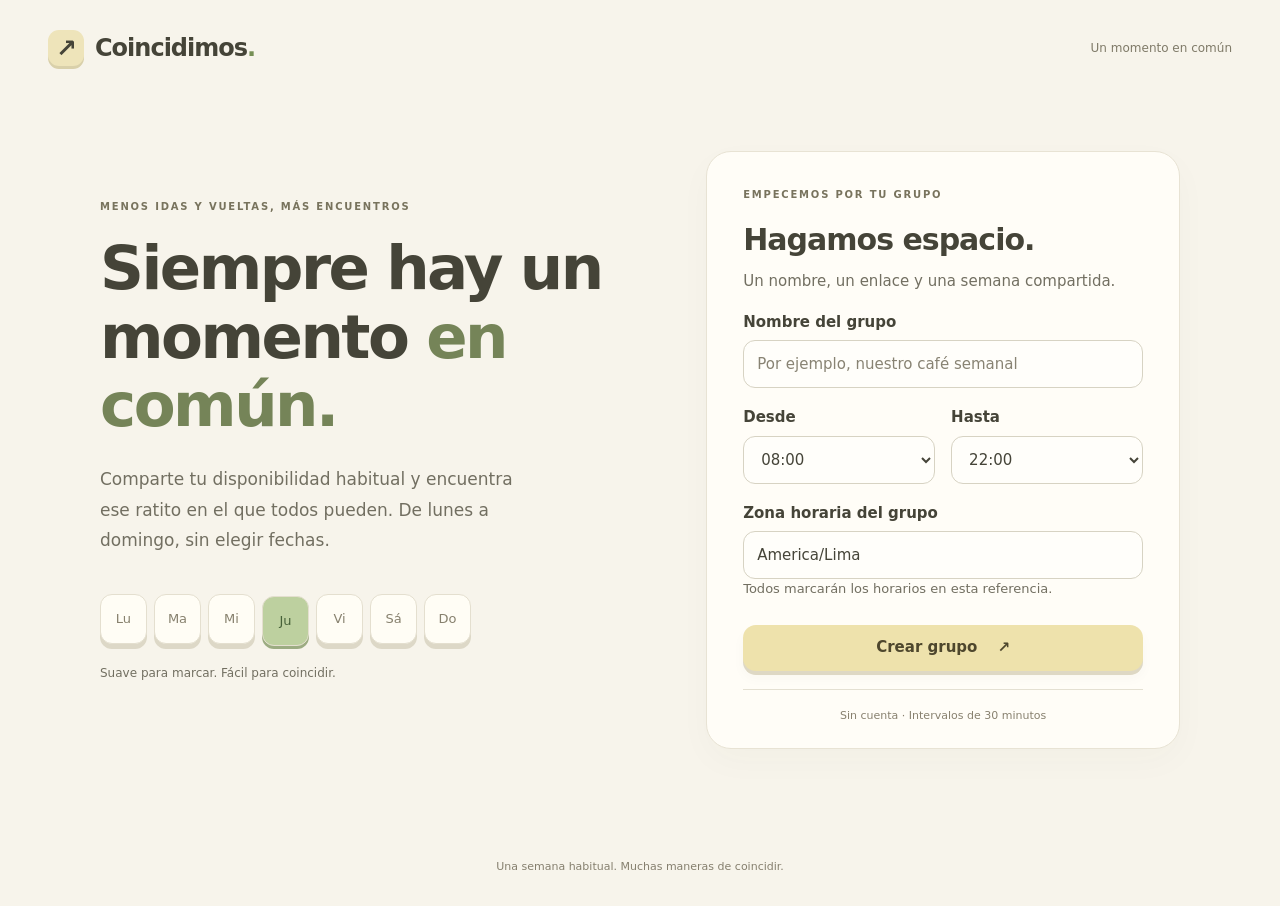
==== site/coincidimos/index.html @ 0bf79065 "Publish Coincidimos frontend at /coincidimos with shared remote API" ====
<!doctype html>
<html lang="es" data-base="/coincidimos/" data-api="https://bookish-barnacle-77v97j6559x4fxqpx-3000.app.github.dev"><head><meta charset="utf-8"><meta name="referrer" content="no-referrer"><meta http-equiv="Content-Security-Policy" content="default-src 'self'; script-src 'self'; style-src 'self'; img-src 'self' data:; connect-src https://bookish-barnacle-77v97j6559x4fxqpx-3000.app.github.dev; base-uri 'none'; form-action 'self'"><meta name="viewport" content="width=device-width,initial-scale=1"><meta name="theme-color" content="#f7f4eb"><title>Coincidimos · Un momento en común</title><link rel="stylesheet" href="./styles.css"><script type="module" src="./app.mjs"></script></head>
<body><a class="skip" href="#main">Ir al contenido</a><header class="masthead"><a class="brand" href="/coincidimos/" aria-label="Coincidimos, inicio"><span class="brandmark" aria-hidden="true">↗</span>Coincidimos<span class="brand-dot" aria-hidden="true">.</span></a><span class="brand-note">Un momento en común</span></header><main id="main"><div class="loading" role="status">Preparando tu espacio…</div></main><footer class="footer">Una semana habitual. Muchas maneras de coincidir.</footer><div id="toast" role="status" aria-live="polite"></div><dialog id="dialog"><div id="dialog-body"></div><button id="dialog-close" class="secondary">Cerrar</button></dialog></body></html>
---- site/coincidimos/styles.css ----
:root{color-scheme:light;--cream:#f7f4eb;--paper:#fffdf7;--ink:#454438;--quiet:#726f61;--line:#e4e0d2;--butter:#eee2ac;--sage:#a9c18d;--green:#476039;--shadow:0 4px 0 #ded8c4,0 7px 13px #49402008}
*{box-sizing:border-box}body{margin:0;background:var(--cream);color:var(--ink);font-family:ui-rounded,"Trebuchet MS",system-ui,sans-serif;font-size:15px;line-height:1.5}button,input,select{font:inherit;color:inherit}button,a,input,select{-webkit-tap-highlight-color:transparent}button{cursor:pointer}a{color:inherit}button{border:0}button:disabled{cursor:default;opacity:.58}input,select{width:100%;min-height:48px;border:1px solid #d7d3c3;background:#fffefa;border-radius:12px;padding:10px 13px;outline-offset:4px}input::placeholder{color:#888373}label{display:block;font-weight:600;margin:18px 0 7px}h1,h2,p{margin-top:0}h1{font-size:clamp(30px,4vw,48px);line-height:1.15;letter-spacing:-1.6px;font-weight:600}h2{font-size:21px;letter-spacing:-.5px;font-weight:600}p{margin-bottom:16px}button,a{touch-action:manipulation}button{transition:background-color 160ms ease,transform 140ms ease,box-shadow 140ms ease}button:active:not(:disabled){transform:translateY(2px);box-shadow:0 1px 0 #cfc9b5}a{text-decoration:none}button:focus-visible,a:focus-visible,input:focus-visible,select:focus-visible,.grid-scroll:focus-visible{outline:3px solid #697f4b;outline-offset:3px}button:disabled:active{transform:none}button.primary,.secondary{display:inline-flex;align-items:center;justify-content:center;gap:20px;min-height:46px;padding:11px 19px;border-radius:13px;font-weight:600}.primary{background:var(--butter);box-shadow:var(--shadow);color:#4e472d}.primary:hover{background:#e9d995}.secondary{border:1px solid var(--line);background:var(--paper)}.wide{width:100%}.text-button{background:none;color:#67634e;text-decoration:underline;text-underline-offset:4px;min-height:44px;padding:7px 5px;font-size:13px;box-shadow:none}.quiet{color:var(--quiet)}.small{font-size:13px}.eyebrow{display:block;font-size:10px;letter-spacing:1.8px;font-weight:700;color:#78735d;margin-bottom:15px}.masthead{max-width:1420px;margin:auto;display:flex;justify-content:space-between;align-items:center;padding:30px 48px 20px}.brand{display:flex;align-items:center;font-weight:700;font-size:24px;letter-spacing:-1px}.brandmark{display:inline-grid;place-items:center;width:36px;height:36px;border-radius:11px;background:#eee4ba;box-shadow:0 3px 0 #d9d0aa;margin-right:11px;font-size:25px}.brand-dot{color:#768f55}.brand-note{font-size:12px;color:#7f7a68}main{max-width:1420px;margin:auto;padding:30px 48px}.welcome{display:grid;grid-template-columns:1.1fr 1fr;gap:85px;align-items:center;max-width:1080px;margin:35px auto 60px}.welcome-copy h1{font-size:clamp(36px,4.8vw,61px);line-height:1.12;letter-spacing:-2.5px;margin:20px 0 25px}.welcome-copy h1 em{font-style:normal;color:#758458}.welcome-copy>p{max-width:420px;font-size:17px;line-height:1.8;color:var(--quiet)}.welcome-copy p.small{font-size:12px}.week-ornament{display:flex;gap:7px;margin:38px 0 19px}.week-ornament span{background:#fffdf5;display:grid;place-items:center;width:47px;height:50px;border:1px solid #e4dfcf;border-radius:12px;box-shadow:0 5px 0 #ddd8c7;color:#87816e;font-size:13px}.week-ornament .pressed{background:#bdd09f;box-shadow:0 3px 0 #9cac82;transform:translateY(2px);color:#466138}.create-surface{background:var(--paper);padding:35px 36px 24px;border:1px solid #e8e3d4;border-radius:25px;box-shadow:0 12px 35px #51432807}.create-surface h2{font-size:30px;margin:0 0 8px;letter-spacing:-1px}.create-surface .primary{margin-top:10px}.field-pair{display:grid;grid-template-columns:1fr 1fr;gap:16px}.form-foot{font-size:11px;text-align:center;color:#88816f;padding-top:18px;border-top:1px solid var(--line);margin-top:18px}.footer{text-align:center;font-size:11px;color:#857f6e;padding:20px 25px 30px}.group-heading{display:flex;justify-content:space-between;align-items:center;gap:20px}.group-heading h1{margin:0 0 9px;font-size:38px;overflow-wrap:anywhere}.group-heading p{margin-bottom:0}.group-heading .eyebrow{margin-bottom:11px}.group-meta{display:flex;justify-content:space-between;align-items:center;gap:16px;margin:25px 0 28px;padding:13px 0;border-top:1px solid var(--line);border-bottom:1px solid var(--line);font-size:12px;color:var(--quiet)}.reference{color:#686751}.workspace{display:grid;grid-template-columns:minmax(0,1fr) 278px;gap:34px;align-items:start}.schedule{min-width:0}.schedule-top{display:flex;justify-content:space-between;gap:12px;align-items:center;margin-bottom:24px}.tabs{display:inline-flex;background:#eae6da;padding:5px;border-radius:14px;gap:3px}.tabs button{background:transparent;padding:11px 15px;border-radius:10px;min-height:44px;font-size:13px;color:#706b58;box-shadow:none}.tabs button[aria-selected="true"]{background:var(--paper);color:#454438;box-shadow:0 2px 4px #3c332010}.personal{display:flex;align-items:center;gap:11px;margin-bottom:22px}.avatar{display:inline-grid;place-items:center;border-radius:12px;background:#ede6ce;color:#625d47;width:38px;height:38px;flex-shrink:0;font-size:13px}.personal label{font-size:12px;margin:0 0 1px;font-weight:400;color:var(--quiet)}.personal input{border-color:transparent;background:transparent;min-height:28px;border-radius:6px;padding:1px 0;font-weight:600;width:100%;max-width:220px}.personal>button{margin-left:auto}.join-intro,.group-intro{margin-bottom:24px}.join-intro h2,.group-intro h2{margin-bottom:7px}.join-form{display:flex;gap:10px;max-width:490px}.join-form input{min-width:0}.join-form button{white-space:nowrap}.grid-help{display:flex;align-items:center;justify-content:space-between;gap:15px;font-size:11px;color:#77715f;margin-bottom:14px}.legend{display:inline-flex;align-items:center;gap:6px;white-space:nowrap}.legend i{display:inline-block;width:12px;height:12px;background:#eeebdf;border-radius:4px;border:1px solid #d7d2c2;margin-left:5px}.legend i.partial{background:#c5d5b0}.legend i.all{background:#8ca96f}.grid-scroll{width:100%;max-width:100%;overflow:auto;border-radius:14px;padding-bottom:6px;overscroll-behavior-x:contain}.weekly-grid{display:grid;grid-template-columns:57px repeat(7,minmax(65px,1fr));gap:5px;min-width:595px;padding-bottom:4px}.grid-corner,.day-head{position:sticky;top:0;background:var(--cream);padding:10px 0 14px;z-index:2;text-align:center;font-size:12px;font-weight:600;white-space:nowrap}.grid-corner{color:#8b8573;font-size:10px;left:0;z-index:4}.hour{position:sticky;left:0;z-index:2;background:var(--cream);display:flex;align-items:center;font-size:11px;color:#8a8472;padding-right:10px}.hour-line{color:#655f4e;font-weight:600}.slot{position:relative;min-height:44px;background:#efede3;border:1px solid #e1decf;border-radius:9px;box-shadow:0 2px 0 #d9d5c5;color:#746b51;user-select:none;touch-action:pan-x pan-y;font-size:12px;transition:background-color 150ms,box-shadow 150ms,transform 120ms}.slot:hover{background:#e8e5d8}.slot.selected{background:#bdd0a3;border-color:#a7ba8d;box-shadow:0 2px 0 #98ab7e;color:#3e5730}.slot.selected span{font-size:15px}.slot.all{background:#8ca96f;border-color:#7c975f;box-shadow:0 2px 0 #758d5c;color:#223517;font-weight:700}.slot.partial-1{background:#e3ead6;color:#4f6040}.slot.partial-2{background:#d2dfbe;color:#465b35}.slot.partial-3{background:#bdd0a3;color:#3e542e}.slot.partial-4{background:#a6bf8a;color:#304523}.slot:focus-visible{outline-offset:0;z-index:1}.slot:disabled{opacity:.6}.save-bar{display:flex;justify-content:space-between;align-items:center;gap:15px;padding:20px 0 8px}.save-bar p{font-size:13px;margin:0}.save-bar .text-button{font-size:11px}.grid-foot{margin-top:18px}.sidebar{padding-left:27px;border-left:1px solid var(--line)}.aside-title{display:flex;justify-content:space-between;align-items:center;gap:10px}.aside-title h2{margin:0}.count{border:1px solid #dcd7c5;border-radius:9px;padding:2px 9px;font-size:12px}.sidebar #response-count{margin:8px 0 20px}.people{list-style:none;padding:0;margin:0}.people li{display:flex;align-items:center;gap:10px;padding:9px 0}.people li>div{flex:1;min-width:0}.people strong{display:block;font-size:13px;font-weight:600;overflow-wrap:anywhere}.people .small{display:block;font-size:11px}.you{font-size:10px;margin-left:4px;color:#7b765f;font-weight:400}.person-status{font-size:15px;color:#a49c85}.person-status.answered{color:#5c7844}.people .empty-copy{font-size:13px;color:var(--quiet);line-height:1.8}.moments{margin-top:30px;padding-top:26px;border-top:1px solid var(--line)}.moments .eyebrow{font-size:9px;letter-spacing:1.1px;margin-bottom:8px}.recommendation{display:flex;flex-direction:column;text-align:left;width:100%;background:none;border-top:1px solid var(--line);padding:14px 0;gap:4px;border-radius:0;box-shadow:none}.recommendation .moment-day{display:flex;justify-content:space-between;align-items:center;width:100%;font-size:12px}.moment-badge{font-size:10px;color:#6d765a}.recommendation strong{font-size:18px;font-weight:600;letter-spacing:-.4px}.recommendation .small{font-size:11px}.recommendation.complete strong{color:#526e3e}.recommendation:hover{background:#eeeddf}.detail{margin-top:20px;border-radius:14px;background:#eeecdE;padding:18px}.detail .eyebrow{font-size:9px;margin-bottom:7px}.detail h2{font-size:16px;margin-bottom:8px}.detail-count{font-weight:600;font-size:13px;color:#5c7448}.detail p:last-child{font-size:12px;margin-bottom:0;overflow-wrap:anywhere}#schedule-panel{animation:appear 160ms ease-out}.detail{animation:appear 160ms ease-out}@keyframes appear{from{opacity:.65}to{opacity:1}}.loading,.error-page{max-width:650px;margin:65px auto;min-height:260px}.error{color:#9a493b}#toast{position:fixed;bottom:24px;left:50%;transform:translate(-50%,8px);max-width:calc(100vw - 30px);padding:13px 20px;border-radius:13px;background:#454438;color:#fffdf4;box-shadow:0 8px 25px #3f38251a;opacity:0;pointer-events:none;transition:opacity 160ms,transform 160ms;font-size:13px;z-index:20}#toast.show{opacity:1;transform:translate(-50%,0)}dialog{border:1px solid var(--line);border-radius:23px;padding:28px;max-width:480px;width:calc(100% - 32px);color:var(--ink);background:var(--paper);box-shadow:0 20px 60px #352f2720}dialog::backdrop{background:#49443360}dialog button{margin-top:18px;margin-right:8px}dialog p{font-size:14px;color:var(--quiet)}dialog input{font-size:12px}.skip{position:absolute;left:15px;top:-100px;z-index:50;background:var(--paper);padding:10px;border-radius:8px}.skip:focus{top:10px}.sr-only{position:absolute;width:1px;height:1px;padding:0;margin:-1px;overflow:hidden;clip:rect(0,0,0,0);white-space:nowrap;border:0}
@media(min-width:1450px){.weekly-grid{grid-template-columns:57px repeat(7,minmax(82px,1fr))}}
@media(max-width:1050px){.masthead,main{padding-left:28px;padding-right:28px}.workspace{grid-template-columns:minmax(0,1fr) 235px;gap:22px}.sidebar{padding-left:20px}.welcome{gap:35px}.create-surface{padding:28px}.grid-help{flex-wrap:wrap;gap:5px}.tabs button{padding:10px}}
@media(max-width:820px){.workspace{grid-template-columns:minmax(0,1fr)}.sidebar{border-left:0;border-top:1px solid var(--line);padding:25px 0 0;display:grid;grid-template-columns:1fr 1fr;gap:25px}.moments{margin:0;padding:0;border:0}.detail{grid-column:1/-1;margin:0}.welcome{grid-template-columns:1fr;max-width:530px;margin-top:10px;gap:28px}.welcome-copy h1{font-size:45px}.welcome-copy>p{max-width:none}.week-ornament{margin-top:25px}.group-heading h1{font-size:32px}}
@media(max-width:540px){.masthead{padding:23px 18px 8px}.brand{font-size:22px}.brand-note{display:none}main{padding:25px 18px}.group-heading{align-items:flex-start;flex-direction:column;gap:18px}.group-heading h1{font-size:30px;letter-spacing:-1px}.group-heading .primary{width:100%;justify-content:space-between}.group-meta{flex-direction:column;align-items:flex-start;gap:5px;font-size:11px;margin:22px 0}.reference span{white-space:nowrap}.schedule-top{flex-wrap:wrap;gap:7px;margin-bottom:20px}.tabs{width:100%;display:grid;grid-template-columns:1fr 1fr}.tabs button{padding:10px 5px;font-size:12px}.schedule-top>.text-button{margin-left:auto;min-height:30px}.personal{gap:9px}.personal>button{font-size:11px}.personal input{max-width:145px}.grid-help{font-size:10px;line-height:1.7;margin-bottom:11px}.weekly-grid{grid-template-columns:49px repeat(7,70px);min-width:574px;gap:4px}.slot{min-height:46px}.day-head{font-size:11px}.save-bar{flex-direction:column;align-items:stretch;gap:8px}.save-bar>.primary{width:100%}.save-bar>div{display:flex;align-items:center;justify-content:space-between;gap:7px;flex-wrap:wrap}.save-bar p{font-size:12px}.sidebar{grid-template-columns:1fr;gap:25px}.detail{grid-column:auto}.moments{border-top:1px solid var(--line);padding-top:23px}.join-form{flex-direction:column}.join-form button{width:100%}.welcome-copy h1{font-size:38px;letter-spacing:-1.6px}.welcome-copy>p{font-size:15px}.welcome-copy .eyebrow{font-size:9px;letter-spacing:1.4px}.create-surface{padding:25px 21px;border-radius:21px}.week-ornament{gap:6px}.week-ornament span{width:36px;height:42px;font-size:11px}.welcome{margin-bottom:20px}.footer{font-size:10px}#toast{width:max-content;text-align:center;font-size:12px}}
@media(prefers-reduced-motion:reduce){*,*::before,*::after{animation:none!important;transition:none!important;scroll-behavior:auto!important}button:active:not(:disabled){transform:none}}
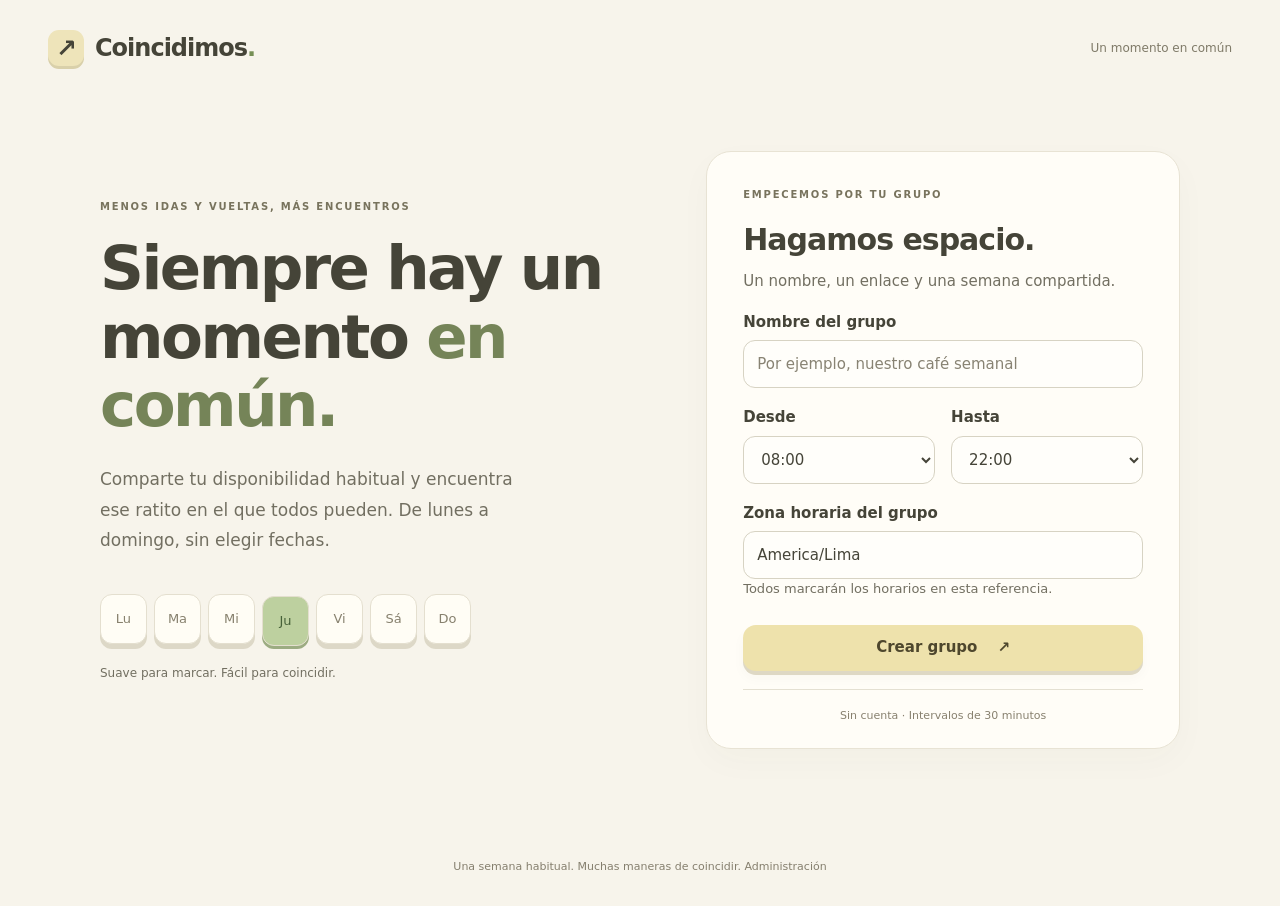
==== commit be9c557f: "Add private administration interface for all Coincidimos groups" ====
--- a/site/coincidimos/index.html
+++ b/site/coincidimos/index.html
@@ -1,3 +1,3 @@
 <!doctype html>
-<html lang="es" data-base="/coincidimos/" data-api="https://bookish-barnacle-77v97j6559x4fxqpx-3000.app.github.dev"><head><meta charset="utf-8"><meta name="referrer" content="no-referrer"><meta http-equiv="Content-Security-Policy" content="default-src 'self'; script-src 'self'; style-src 'self'; img-src 'self' data:; connect-src https://bookish-barnacle-77v97j6559x4fxqpx-3000.app.github.dev; base-uri 'none'; form-action 'self'"><meta name="viewport" content="width=device-width,initial-scale=1"><meta name="theme-color" content="#f7f4eb"><title>Coincidimos · Un momento en común</title><link rel="stylesheet" href="./styles.css"><script type="module" src="./app.mjs"></script></head>
-<body><a class="skip" href="#main">Ir al contenido</a><header class="masthead"><a class="brand" href="/coincidimos/" aria-label="Coincidimos, inicio"><span class="brandmark" aria-hidden="true">↗</span>Coincidimos<span class="brand-dot" aria-hidden="true">.</span></a><span class="brand-note">Un momento en común</span></header><main id="main"><div class="loading" role="status">Preparando tu espacio…</div></main><footer class="footer">Una semana habitual. Muchas maneras de coincidir.</footer><div id="toast" role="status" aria-live="polite"></div><dialog id="dialog"><div id="dialog-body"></div><button id="dialog-close" class="secondary">Cerrar</button></dialog></body></html>
+<html lang="es" data-base="/coincidimos/" data-api="https://coincidimos-servidor.kwestan-97.chatgpt.site"><head><meta charset="utf-8"><meta name="referrer" content="no-referrer"><meta http-equiv="Content-Security-Policy" content="default-src 'self'; script-src 'self'; style-src 'self'; img-src 'self' data:; connect-src https://coincidimos-servidor.kwestan-97.chatgpt.site; base-uri 'none'; form-action 'self'"><meta name="viewport" content="width=device-width,initial-scale=1"><meta name="theme-color" content="#f7f4eb"><title>Coincidimos · Un momento en común</title><link rel="stylesheet" href="./styles.css"><script type="module" src="./app.mjs"></script></head>
+<body><a class="skip" href="#main">Ir al contenido</a><header class="masthead"><a class="brand" href="/coincidimos/" aria-label="Coincidimos, inicio"><span class="brandmark" aria-hidden="true">↗</span>Coincidimos<span class="brand-dot" aria-hidden="true">.</span></a><span class="brand-note">Un momento en común</span></header><main id="main"><div class="loading" role="status">Preparando tu espacio…</div></main><footer class="footer">Una semana habitual. Muchas maneras de coincidir. <a href="./admin/">Administración</a></footer><div id="toast" role="status" aria-live="polite"></div><dialog id="dialog"><div id="dialog-body"></div><button id="dialog-close" class="secondary">Cerrar</button></dialog></body></html>
